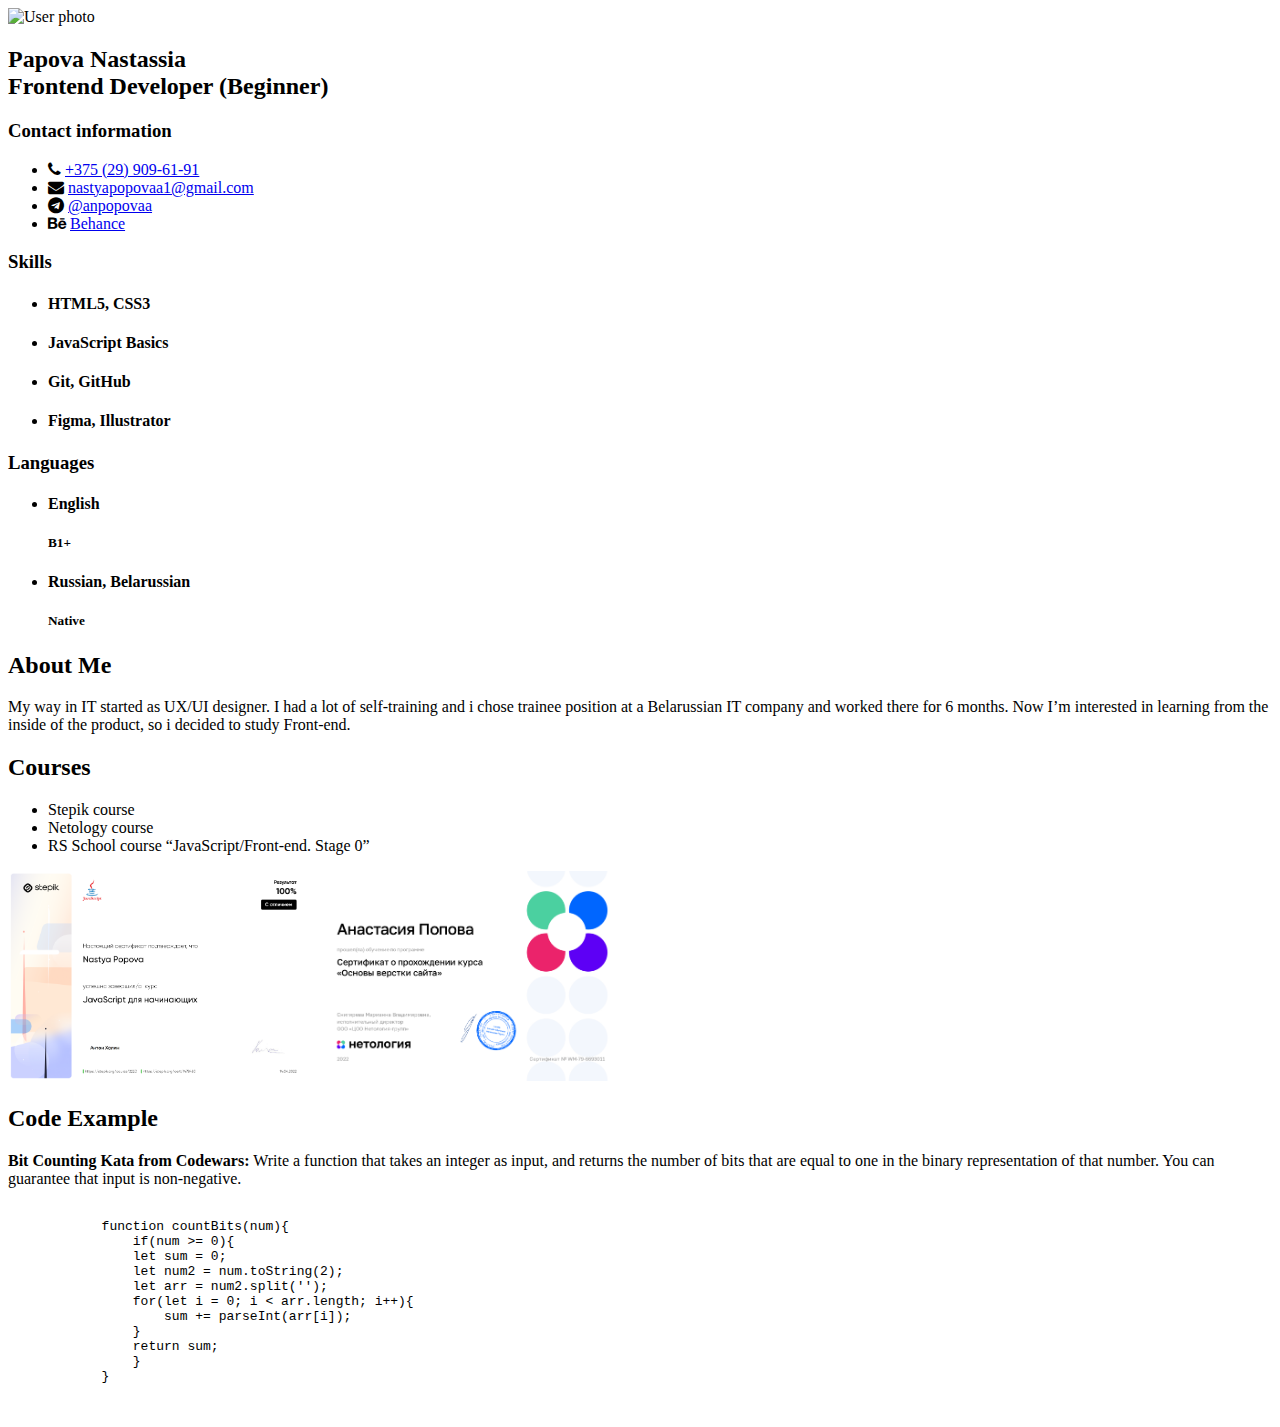
==== index.html @ f6968162 "feat: add html file" ====
<!DOCTYPE html>
<html lang="en">
<head>
    <meta charset="utf-8">
    <meta name="viewport" content="width=device-width, initial-scale=1.0">
    <title>RSSchool-cv-html</title>
    <link rel="stylesheet" href="https://cdnjs.cloudflare.com/ajax/libs/font-awesome/4.7.0/css/font-awesome.css" integrity="sha512-5A8nwdMOWrSz20fDsjczgUidUBR8liPYU+WymTZP1lmY9G6Oc7HlZv156XqnsgNUzTyMefFTcsFH/tnJE/+xBg==" crossorigin="anonymous" referrerpolicy="no-referrer" />
    <link rel="stylesheet" href="style.css">
</head>
<body>
<div class="container">
    <div class="left-side">
        <div class="text">
            <div class="image">
                <img src="jpguser.png" alt="User photo">
            </div>
            <h2>Papova Nastassia<br><span>Frontend Developer (Beginner)</span></h2>
        </div>
        <div class="contact-info">
            <h3 class="title">Contact information</h3>
            <ul>
                <li>
                    <span class="icon"><i class="fa fa-phone" aria-hidden="true"></i></span>
                    <span class="text-contact"><a href="tel:+375299096191">+375 (29) 909-61-91</a></span>
                </li>
                <li>
                    <span class="icon"><i class="fa fa-envelope" aria-hidden="true"></i></span>
                    <span class="text-contact"><a href="mailto:nastyapopovaa1@gmail.com">nastyapopovaa1@gmail.com</a></span>
                </li>
                <li>
                    <span class="icon"><i class="fa fa-telegram" aria-hidden="true"></i></span>
                    <span class="text-contact"><a href="https://telegram.im/@anpopovaa" target="_blank">@anpopovaa</a></span>
                </li>
                <li>
                    <span class="icon"><i class="fa fa-behance" aria-hidden="true"></i></span>
                    <span class="text-contact"><a href="https://www.behance.net/nastassiapapova">Behance</a></span>
                </li>
            </ul>
        </div>
        <div class="skills-info">
            <h3 class="title">Skills</h3>
            <ul>
                <li class="skills-margin">
                    <h4>HTML5, CSS3</h4>
                </li>
                <li class="skills-margin">
                    <h4>JavaScript Basics</h4>
                </li>
                <li class="skills-margin">
                    <h4>Git, GitHub</h4>
                </li>
                <li class="skills-margin">
                    <h4>Figma, Illustrator</h4>
                </li>
            </ul>
        </div>
        <div class="languages-info">
            <h3 class="title">Languages</h3>
            <ul>
                <li class="skills-margin">
                    <h4>English</h4>
                    <h5>B1+</h5>
                </li>
                <li class="skills-margin">
                    <h4>Russian, Belarussian</h4>
                    <h5>Native</h5>
                </li>
            </ul>
        </div>
    </div>
    <div class="right-side">
        <div class="about">
            <h2 class="title2">About Me</h2>
            <p>My way in IT started as UX/UI designer. I had a lot of self-training and i chose trainee position at a Belarussian IT company and worked there for 6 months. Now I’m interested in learning from the inside of the product, so i decided to study Front-end.</p>
        </div>
        <div class="courses">
            <h2 class="title3">Courses</h2>
            <ul>
                <li class="courses-list">Stepik course</li>
                <li class="courses-list">Netology course</li>
                <li class="courses-list">RS School course “JavaScript/Front-end. Stage 0”</li>
            </ul>
            <img src="JS_сертификат.png" alt="Stepik sertificate" width="300" height="210">
            <img src="Netology_HTML+CSS.png" alt="Netology sertificate" width="300" height="210">
        </div>
        <div class="code-example">
            <h2 class="title4">Code Example</h2>
            <p><b>Bit Counting Kata from Codewars:</b> Write a function that takes an integer as input, and returns the number of bits that are equal to one in the binary representation of that number. You can guarantee that input is non-negative.</p>
        </div>
        <pre>
            <code>
            function countBits(num){
                if(num >= 0){
                let sum = 0;
                let num2 = num.toString(2);
                let arr = num2.split('');
                for(let i = 0; i &lt arr.length; i++){
                    sum += parseInt(arr[i]);
                }
                return sum;
                }
            }
            </code>
        </pre>
    </div>
</div>
</body>
</html>
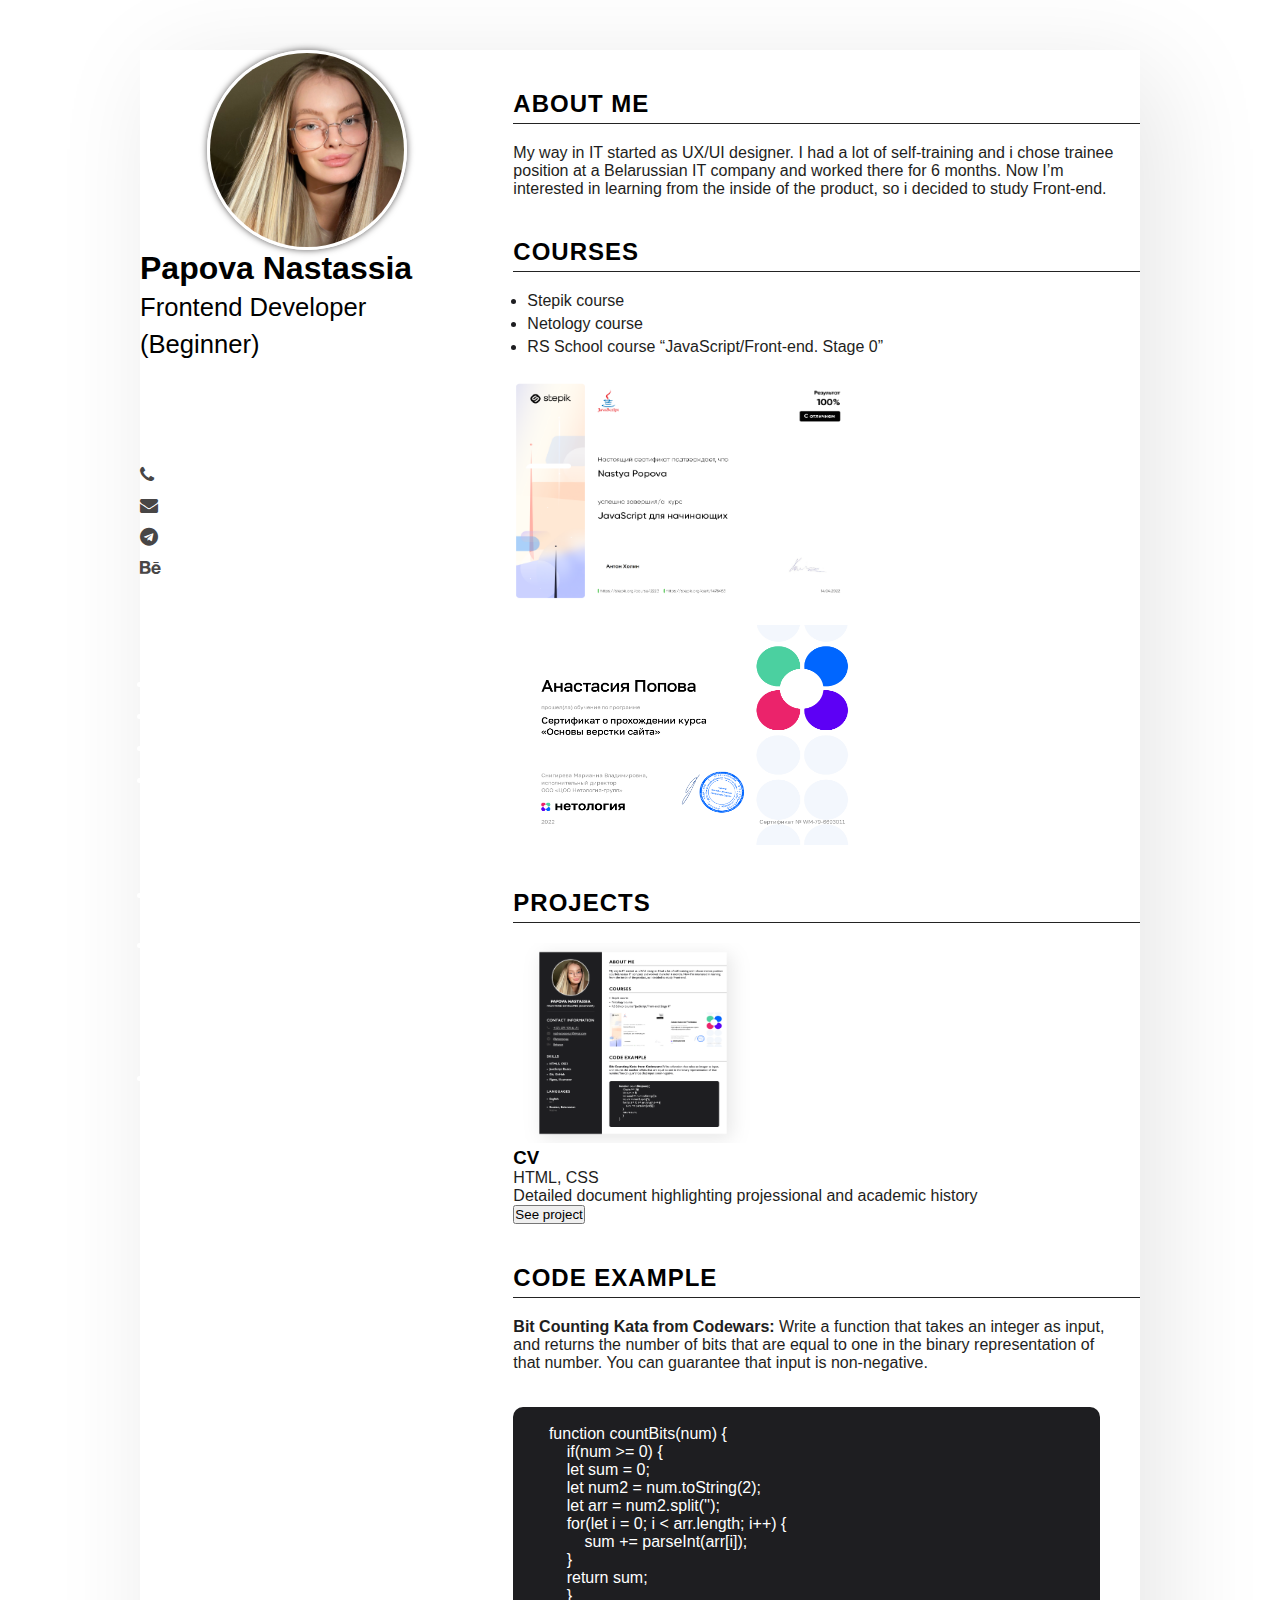
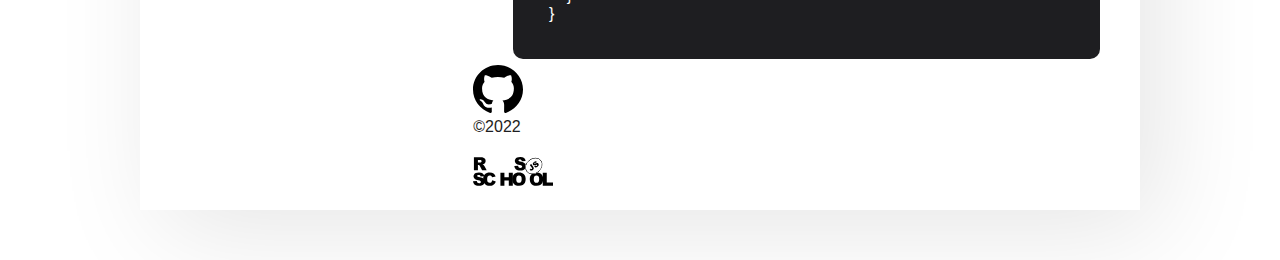
==== commit c75fac7f: "feat: add footer" ====
--- a/index.html
+++ b/index.html
@@ -4,74 +4,88 @@
     <meta charset="utf-8">
     <meta name="viewport" content="width=device-width, initial-scale=1.0">
     <title>RSSchool-cv-html</title>
-    <link rel="stylesheet" href="https://cdnjs.cloudflare.com/ajax/libs/font-awesome/4.7.0/css/font-awesome.css" integrity="sha512-5A8nwdMOWrSz20fDsjczgUidUBR8liPYU+WymTZP1lmY9G6Oc7HlZv156XqnsgNUzTyMefFTcsFH/tnJE/+xBg==" crossorigin="anonymous" referrerpolicy="no-referrer" />
+    <link rel="stylesheet" href="https://cdnjs.cloudflare.com/ajax/libs/font-awesome/4.7.0/css/font-awesome.css"
+        integrity="sha512-5A8nwdMOWrSz20fDsjczgUidUBR8liPYU+WymTZP1lmY9G6Oc7HlZv156XqnsgNUzTyMefFTcsFH/tnJE/+xBg=="
+        crossorigin="anonymous" referrerpolicy="no-referrer" />
     <link rel="stylesheet" href="style.css">
 </head>
-<body>
 <div class="container">
-    <div class="left-side">
+    <header>
         <div class="text">
             <div class="image">
                 <img src="jpguser.png" alt="User photo">
             </div>
-            <h2>Papova Nastassia<br><span>Frontend Developer (Beginner)</span></h2>
+            <h1>Papova Nastassia<br><span>Frontend Developer (Beginner)</span></h1>
         </div>
-        <div class="contact-info">
-            <h3 class="title">Contact information</h3>
-            <ul>
-                <li>
-                    <span class="icon"><i class="fa fa-phone" aria-hidden="true"></i></span>
-                    <span class="text-contact"><a href="tel:+375299096191">+375 (29) 909-61-91</a></span>
-                </li>
-                <li>
-                    <span class="icon"><i class="fa fa-envelope" aria-hidden="true"></i></span>
-                    <span class="text-contact"><a href="mailto:nastyapopovaa1@gmail.com">nastyapopovaa1@gmail.com</a></span>
-                </li>
-                <li>
-                    <span class="icon"><i class="fa fa-telegram" aria-hidden="true"></i></span>
-                    <span class="text-contact"><a href="https://telegram.im/@anpopovaa" target="_blank">@anpopovaa</a></span>
-                </li>
-                <li>
-                    <span class="icon"><i class="fa fa-behance" aria-hidden="true"></i></span>
-                    <span class="text-contact"><a href="https://www.behance.net/nastassiapapova">Behance</a></span>
-                </li>
-            </ul>
-        </div>
-        <div class="skills-info">
-            <h3 class="title">Skills</h3>
-            <ul>
-                <li class="skills-margin">
-                    <h4>HTML5, CSS3</h4>
-                </li>
-                <li class="skills-margin">
-                    <h4>JavaScript Basics</h4>
-                </li>
-                <li class="skills-margin">
-                    <h4>Git, GitHub</h4>
-                </li>
-                <li class="skills-margin">
-                    <h4>Figma, Illustrator</h4>
-                </li>
-            </ul>
-        </div>
-        <div class="languages-info">
-            <h3 class="title">Languages</h3>
-            <ul>
-                <li class="skills-margin">
-                    <h4>English</h4>
-                    <h5>B1+</h5>
-                </li>
-                <li class="skills-margin">
-                    <h4>Russian, Belarussian</h4>
-                    <h5>Native</h5>
-                </li>
-            </ul>
-        </div>
-    </div>
-    <div class="right-side">
+            <div class="contact-info">
+                <h2 class="title">Contact information</h2>
+                <ul>
+                    <li>
+                        <span class="icon"><i class="fa fa-phone" aria-hidden="true"></i></span>
+                        <span class="text-contact"><a href="tel:+375299096191">+375 (29) 909-61-91</a></span>
+                    </li>
+                    <li>
+                        <span class="icon"><i class="fa fa-envelope" aria-hidden="true"></i></span>
+                        <span class="text-contact"><a
+                                href="mailto:nastyapopovaa1@gmail.com">nastyapopovaa1@gmail.com</a></span>
+                    </li>
+                    <li>
+                        <span class="icon"><i class="fa fa-telegram" aria-hidden="true"></i></span>
+                        <span class="text-contact"><a href="https://telegram.im/@anpopovaa"
+                                target="_blank">@anpopovaa</a></span>
+                    </li>
+                    <li>
+                        <span class="icon"><i class="fa fa-behance" aria-hidden="true"></i></span>
+                        <span class="text-contact"><a href="https://www.behance.net/nastassiapapova">Behance</a></span>
+                    </li>
+                </ul>
+            </div>
+            <div class="skills-info">
+                <h2 class="title">Skills</h2>
+                <ul>
+                    <li class="skills-margin">
+                        <h3>HTML5, CSS3</h3>
+                    </li>
+                    <li class="skills-margin">
+                        <h3>JavaScript Basics</h3>
+                    </li>
+                    <li class="skills-margin">
+                        <h3>Git, GitHub</h3>
+                    </li>
+                    <li class="skills-margin">
+                        <h3>Figma, Illustrator</h3>
+                    </li>
+                </ul>
+            </div>
+            <div class="languages-info">
+                <h2 class="title">Languages</h2>
+                <ul>
+                    <li class="skills-margin">
+                        <h3>English</h3>
+                        <h4>B1+</h4>
+                    </li>
+                    <li class="skills-margin">
+                        <h3>Russian, Belarussian</h3>
+                        <h4>Native</h4>
+                    </li>
+                </ul>
+            </div>
+            <div class="languages-info">
+                <h2 class="title">Education</h2>
+                <ul>
+                    <li class="skills-margin">
+                        <h3>BSUIR (Ingineering and economy)</h3>
+                        <h4>2016 - 2018</h4>
+                    </li>
+                </ul>
+            </div>
+    </header>
+    <main>
         <div class="about">
             <h2 class="title2">About Me</h2>
-            <p>My way in IT started as UX/UI designer. I had a lot of self-training and i chose trainee position at a Belarussian IT company and worked there for 6 months. Now I’m interested in learning from the inside of the product, so i decided to study Front-end.</p>
+            <p>My way in IT started as UX/UI designer. I had a lot of self-training and i chose trainee position at a
+                Belarussian IT company and worked there for 6 months. Now I’m interested in learning from the inside of
+                the product, so i decided to study Front-end.</p>
         </div>
         <div class="courses">
             <h2 class="title3">Courses</h2>
@@ -80,29 +94,59 @@
                 <li class="courses-list">Netology course</li>
                 <li class="courses-list">RS School course “JavaScript/Front-end. Stage 0”</li>
             </ul>
-            <img src="JS_сертификат.png" alt="Stepik sertificate" width="300" height="210">
-            <img src="Netology_HTML+CSS.png" alt="Netology sertificate" width="300" height="210">
+            <img src="JS_сертификат.png" alt="Stepik sertificate" width="340" height="240">
+            <img src="Netology_HTML+CSS.png" alt="Netology sertificate" width="340" height="240">
+        </div>
+        <div class="about">
+            <h2 class="title2">Projects</h2>
+            <div class="projects-info">
+                <img src="project_cv.png" alt="Project CV"
+                    width="240" height="200">
+            </div>
+            <div class="projects-info">
+                <h3>CV</h3>
+                <p>HTML, CSS</p>
+                <p>Detailed document highlighting projessional and academic history</p>
+                <button onclick="window.location.href='https://github.com/anpopovaa/rsschool-cv';" class="button-2">See
+                    project</button>
+            </div>
         </div>
         <div class="code-example">
             <h2 class="title4">Code Example</h2>
-            <p><b>Bit Counting Kata from Codewars:</b> Write a function that takes an integer as input, and returns the number of bits that are equal to one in the binary representation of that number. You can guarantee that input is non-negative.</p>
+            <p><b>Bit Counting Kata from Codewars:</b> Write a function that takes an integer as input, and returns the
+                number of bits that are equal to one in the binary representation of that number. You can guarantee that
+                input is non-negative.</p>
         </div>
         <pre>
-            <code>
-            function countBits(num){
-                if(num >= 0){
-                let sum = 0;
-                let num2 = num.toString(2);
-                let arr = num2.split('');
-                for(let i = 0; i &lt arr.length; i++){
-                    sum += parseInt(arr[i]);
-                }
-                return sum;
-                }
+                <code>
+        function countBits(num) {
+            if(num >= 0) {
+            let sum = 0;
+            let num2 = num.toString(2);
+            let arr = num2.split('');
+            for(let i = 0; i &lt; arr.length; i++) {
+                sum += parseInt(arr[i]);
             }
-            </code>
-        </pre>
-    </div>
+            return sum;
+            }
+        }
+                </code>
+            </pre>
+        <footer>
+            <div class="footer-item">
+                <a href="https://github.com/anpopovaa">
+                    <img src="github.svg" alt="github" height="50" width="50">
+                </a>
+            </div>
+            <div class="footer-item">
+                <p>©2022</p>
+            </div>
+            <div class="footer-item">
+                <a href="https://rs.school/js/">
+                    <img src="rs-logo.svg" alt="rs school" height="70" width="80">
+                </a>
+            </div>
+        </footer>
+    </main>
 </div>
-</body>
 </html>--- a/style.css
+++ b/style.css
@@ -0,0 +1,231 @@
+* {
+    margin: 0;
+    padding: 0;
+    box-sizing: border-box;
+    font-family:'Gill Sans', 'Gill Sans MT', Calibri, 'Trebuchet MS', sans-serif
+}
+
+body {
+    background: #ffffff;
+    display: flex;
+    justify-content: center;
+    align-items: center;
+    min-height: 100vh;
+}
+
+.container {
+    position: relative;
+    width: 100%;
+    max-width: 1000px;
+    min-height: 1000px;
+    background: #fff;
+    display: grid;
+    grid-template-columns: 1fr 2fr;
+    box-shadow: 20px 20px 100px rgba(0,0,0,0.1);
+    margin: 50px;
+}
+
+.container .left-side {
+    position: relative;
+    background: #1e1e21;
+    padding: 40px;
+}
+
+.container .rigth-side {
+    position: relative;
+    background: #fff;
+    padding: 40px;
+}
+
+.text {
+    position: relative;
+    display: flex;
+    flex-direction: column;
+    align-items: center;
+    padding-bottom: 20px;
+    border-bottom: 1px solid rgba(255, 255, 255, 0.2);
+}
+
+.text .image {
+    position: relative;
+    width: 200px;
+    height: 200px;
+    border-radius: 50%;
+    overflow: hidden;
+    border: 3px solid #fff;
+    box-shadow: 0 0 7px rgb(94, 92, 92);
+}
+
+.text .image img {
+    position: absolute;
+    top: 0;
+    left: 0;
+    width: 100%;
+    height: 100%;
+    object-fit: cover;
+}
+
+.text h2 {
+    color: #fff;
+    font-size: 1.2em;
+    margin-top: 20px;
+    text-transform: uppercase;
+    text-align: center;
+    line-height: 1.2em;
+}
+
+.text span {
+    font-size: 0.8em;
+    font-weight: 400;
+}
+
+.contact-info {
+    padding-top: 35px;
+}
+
+.title {
+    color: #fff;
+    text-transform: uppercase;
+    font-weight: 600;
+    letter-spacing: 1px;
+    margin-bottom: 20px;
+}
+
+.contact-info ul {
+    position: relative;
+
+}
+
+.contact-info ul li {
+    list-style: none;
+    position: relative;
+    margin: 10px 0;
+}
+
+.contact-info ul li .icon {
+    display: inline-block;
+    width: 30px;
+    font-size: 18px;
+    color:rgb(72, 70, 70);
+}
+
+.contact-info ul li span a{
+    color: #fff;
+    font-weight: 100;
+    font-size: 16px;
+}
+
+.languages-info li{
+    margin-bottom: 10px;
+}
+
+.skills-info li {
+    margin-bottom: 10px;
+}
+
+.languages-info h4 {
+    color: #fff;
+    font-weight: 600;
+    font-size: 16px;
+}
+
+.skills-info h4 {
+    color: #fff;
+    font-weight: 600;
+    font-size: 16px;
+}
+
+.languages-info h5 {
+    color: rgb(100, 99, 99);
+    font-weight: 600;
+    font-size: 14px;
+}
+
+.languages-info ul{
+    color: #fff;
+}
+
+.skills-info ul {
+    color: #fff;
+}
+
+.languages-info {
+    padding-top: 35px;
+}
+
+.skills-info {
+    padding-top: 35px;
+}
+
+.skills-margin {
+    margin-left: 13px;
+}
+
+.about {
+    padding-top: 40px;
+    padding-left: 40px;
+}
+
+.title2 {
+    text-transform: uppercase;
+    letter-spacing: 1px;
+    margin-bottom: 20px;
+    padding-bottom: 5px;
+    font-weight: 600;
+    border-bottom: 1px solid rgb(35, 35, 35);
+}
+
+p {
+    color:#1e1e21;
+    font-size: 16px;
+    margin-right: 20px;
+}
+
+.courses {
+    padding-top: 40px;
+    padding-left: 40px;
+}
+
+.title3 {
+    text-transform: uppercase;
+    letter-spacing: 1px;
+    margin-bottom: 20px;
+    padding-bottom: 5px;
+    font-weight: 600;
+    border-bottom: 1px solid rgb(35, 35, 35);
+}
+
+.courses-list {
+    color:#1e1e21;
+    font-size: 16px;
+    margin-left: 14px;
+    padding-bottom: 5px;
+}
+
+.courses img {
+    padding-top: 20px;
+}
+
+.title4 {
+    text-transform: uppercase;
+    letter-spacing: 1px;
+    margin-bottom: 20px;
+    padding-bottom: 5px;
+    font-weight: 600;
+    border-bottom: 1px solid rgb(35, 35, 35);
+}
+
+.code-example {
+    padding-top: 40px;
+    padding-left: 40px;
+    padding-bottom: 10px;
+}
+pre {
+    background-color:#1e1e21;
+    color: #fff;
+    margin: 5px 40px 5px 40px;
+    border-radius: 10px;
+}
+.code-example p {
+    margin-bottom: 20px;
+}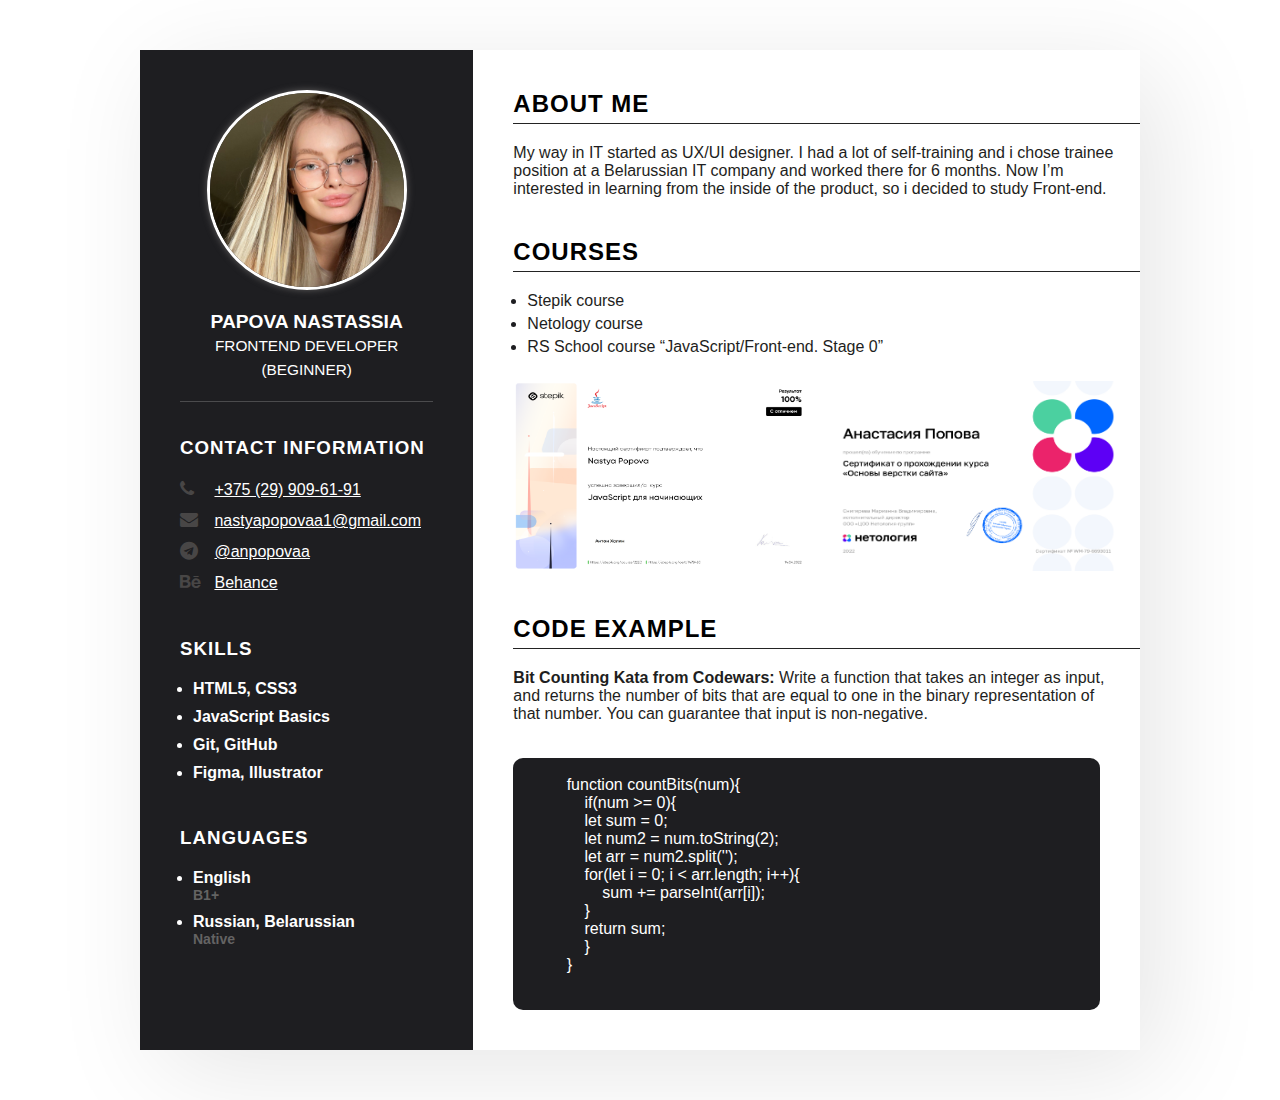
==== commit 63e2aac7: "fix: links readme" ====
--- a/index.html
+++ b/index.html
@@ -4,88 +4,74 @@
     <meta charset="utf-8">
     <meta name="viewport" content="width=device-width, initial-scale=1.0">
     <title>RSSchool-cv-html</title>
-    <link rel="stylesheet" href="https://cdnjs.cloudflare.com/ajax/libs/font-awesome/4.7.0/css/font-awesome.css"
-        integrity="sha512-5A8nwdMOWrSz20fDsjczgUidUBR8liPYU+WymTZP1lmY9G6Oc7HlZv156XqnsgNUzTyMefFTcsFH/tnJE/+xBg=="
-        crossorigin="anonymous" referrerpolicy="no-referrer" />
+    <link rel="stylesheet" href="https://cdnjs.cloudflare.com/ajax/libs/font-awesome/4.7.0/css/font-awesome.css" integrity="sha512-5A8nwdMOWrSz20fDsjczgUidUBR8liPYU+WymTZP1lmY9G6Oc7HlZv156XqnsgNUzTyMefFTcsFH/tnJE/+xBg==" crossorigin="anonymous" referrerpolicy="no-referrer" />
     <link rel="stylesheet" href="style.css">
 </head>
+<body>
 <div class="container">
-    <header>
+    <div class="left-side">
         <div class="text">
             <div class="image">
                 <img src="jpguser.png" alt="User photo">
             </div>
-            <h1>Papova Nastassia<br><span>Frontend Developer (Beginner)</span></h1>
+            <h2>Papova Nastassia<br><span>Frontend Developer (Beginner)</span></h2>
         </div>
-            <div class="contact-info">
-                <h2 class="title">Contact information</h2>
-                <ul>
-                    <li>
-                        <span class="icon"><i class="fa fa-phone" aria-hidden="true"></i></span>
-                        <span class="text-contact"><a href="tel:+375299096191">+375 (29) 909-61-91</a></span>
-                    </li>
-                    <li>
-                        <span class="icon"><i class="fa fa-envelope" aria-hidden="true"></i></span>
-                        <span class="text-contact"><a
-                                href="mailto:nastyapopovaa1@gmail.com">nastyapopovaa1@gmail.com</a></span>
-                    </li>
-                    <li>
-                        <span class="icon"><i class="fa fa-telegram" aria-hidden="true"></i></span>
-                        <span class="text-contact"><a href="https://telegram.im/@anpopovaa"
-                                target="_blank">@anpopovaa</a></span>
-                    </li>
-                    <li>
-                        <span class="icon"><i class="fa fa-behance" aria-hidden="true"></i></span>
-                        <span class="text-contact"><a href="https://www.behance.net/nastassiapapova">Behance</a></span>
-                    </li>
-                </ul>
-            </div>
-            <div class="skills-info">
-                <h2 class="title">Skills</h2>
-                <ul>
-                    <li class="skills-margin">
-                        <h3>HTML5, CSS3</h3>
-                    </li>
-                    <li class="skills-margin">
-                        <h3>JavaScript Basics</h3>
-                    </li>
-                    <li class="skills-margin">
-                        <h3>Git, GitHub</h3>
-                    </li>
-                    <li class="skills-margin">
-                        <h3>Figma, Illustrator</h3>
-                    </li>
-                </ul>
-            </div>
-            <div class="languages-info">
-                <h2 class="title">Languages</h2>
-                <ul>
-                    <li class="skills-margin">
-                        <h3>English</h3>
-                        <h4>B1+</h4>
-                    </li>
-                    <li class="skills-margin">
-                        <h3>Russian, Belarussian</h3>
-                        <h4>Native</h4>
-                    </li>
-                </ul>
-            </div>
-            <div class="languages-info">
-                <h2 class="title">Education</h2>
-                <ul>
-                    <li class="skills-margin">
-                        <h3>BSUIR (Ingineering and economy)</h3>
-                        <h4>2016 - 2018</h4>
-                    </li>
-                </ul>
-            </div>
-    </header>
-    <main>
+        <div class="contact-info">
+            <h3 class="title">Contact information</h3>
+            <ul>
+                <li>
+                    <span class="icon"><i class="fa fa-phone" aria-hidden="true"></i></span>
+                    <span class="text-contact"><a href="tel:+375299096191">+375 (29) 909-61-91</a></span>
+                </li>
+                <li>
+                    <span class="icon"><i class="fa fa-envelope" aria-hidden="true"></i></span>
+                    <span class="text-contact"><a href="mailto:nastyapopovaa1@gmail.com">nastyapopovaa1@gmail.com</a></span>
+                </li>
+                <li>
+                    <span class="icon"><i class="fa fa-telegram" aria-hidden="true"></i></span>
+                    <span class="text-contact"><a href="https://telegram.im/@anpopovaa" target="_blank">@anpopovaa</a></span>
+                </li>
+                <li>
+                    <span class="icon"><i class="fa fa-behance" aria-hidden="true"></i></span>
+                    <span class="text-contact"><a href="https://www.behance.net/nastassiapapova">Behance</a></span>
+                </li>
+            </ul>
+        </div>
+        <div class="skills-info">
+            <h3 class="title">Skills</h3>
+            <ul>
+                <li class="skills-margin">
+                    <h4>HTML5, CSS3</h4>
+                </li>
+                <li class="skills-margin">
+                    <h4>JavaScript Basics</h4>
+                </li>
+                <li class="skills-margin">
+                    <h4>Git, GitHub</h4>
+                </li>
+                <li class="skills-margin">
+                    <h4>Figma, Illustrator</h4>
+                </li>
+            </ul>
+        </div>
+        <div class="languages-info">
+            <h3 class="title">Languages</h3>
+            <ul>
+                <li class="skills-margin">
+                    <h4>English</h4>
+                    <h5>B1+</h5>
+                </li>
+                <li class="skills-margin">
+                    <h4>Russian, Belarussian</h4>
+                    <h5>Native</h5>
+                </li>
+            </ul>
+        </div>
+    </div>
+    <div class="right-side">
         <div class="about">
             <h2 class="title2">About Me</h2>
-            <p>My way in IT started as UX/UI designer. I had a lot of self-training and i chose trainee position at a
-                Belarussian IT company and worked there for 6 months. Now I’m interested in learning from the inside of
-                the product, so i decided to study Front-end.</p>
+            <p>My way in IT started as UX/UI designer. I had a lot of self-training and i chose trainee position at a Belarussian IT company and worked there for 6 months. Now I’m interested in learning from the inside of the product, so i decided to study Front-end.</p>
         </div>
         <div class="courses">
             <h2 class="title3">Courses</h2>
@@ -94,59 +80,29 @@
                 <li class="courses-list">Netology course</li>
                 <li class="courses-list">RS School course “JavaScript/Front-end. Stage 0”</li>
             </ul>
-            <img src="JS_сертификат.png" alt="Stepik sertificate" width="340" height="240">
-            <img src="Netology_HTML+CSS.png" alt="Netology sertificate" width="340" height="240">
-        </div>
-        <div class="about">
-            <h2 class="title2">Projects</h2>
-            <div class="projects-info">
-                <img src="project_cv.png" alt="Project CV"
-                    width="240" height="200">
-            </div>
-            <div class="projects-info">
-                <h3>CV</h3>
-                <p>HTML, CSS</p>
-                <p>Detailed document highlighting projessional and academic history</p>
-                <button onclick="window.location.href='https://github.com/anpopovaa/rsschool-cv';" class="button-2">See
-                    project</button>
-            </div>
+            <img src="JS_сертификат.png" alt="Stepik sertificate" width="300" height="210">
+            <img src="Netology_HTML+CSS.png" alt="Netology sertificate" width="300" height="210">
         </div>
         <div class="code-example">
             <h2 class="title4">Code Example</h2>
-            <p><b>Bit Counting Kata from Codewars:</b> Write a function that takes an integer as input, and returns the
-                number of bits that are equal to one in the binary representation of that number. You can guarantee that
-                input is non-negative.</p>
+            <p><b>Bit Counting Kata from Codewars:</b> Write a function that takes an integer as input, and returns the number of bits that are equal to one in the binary representation of that number. You can guarantee that input is non-negative.</p>
         </div>
         <pre>
-                <code>
-        function countBits(num) {
-            if(num >= 0) {
-            let sum = 0;
-            let num2 = num.toString(2);
-            let arr = num2.split('');
-            for(let i = 0; i &lt; arr.length; i++) {
-                sum += parseInt(arr[i]);
+            <code>
+            function countBits(num){
+                if(num >= 0){
+                let sum = 0;
+                let num2 = num.toString(2);
+                let arr = num2.split('');
+                for(let i = 0; i &lt arr.length; i++){
+                    sum += parseInt(arr[i]);
+                }
+                return sum;
+                }
             }
-            return sum;
-            }
-        }
-                </code>
-            </pre>
-        <footer>
-            <div class="footer-item">
-                <a href="https://github.com/anpopovaa">
-                    <img src="github.svg" alt="github" height="50" width="50">
-                </a>
-            </div>
-            <div class="footer-item">
-                <p>©2022</p>
-            </div>
-            <div class="footer-item">
-                <a href="https://rs.school/js/">
-                    <img src="rs-logo.svg" alt="rs school" height="70" width="80">
-                </a>
-            </div>
-        </footer>
-    </main>
+            </code>
+        </pre>
+    </div>
 </div>
+</body>
 </html>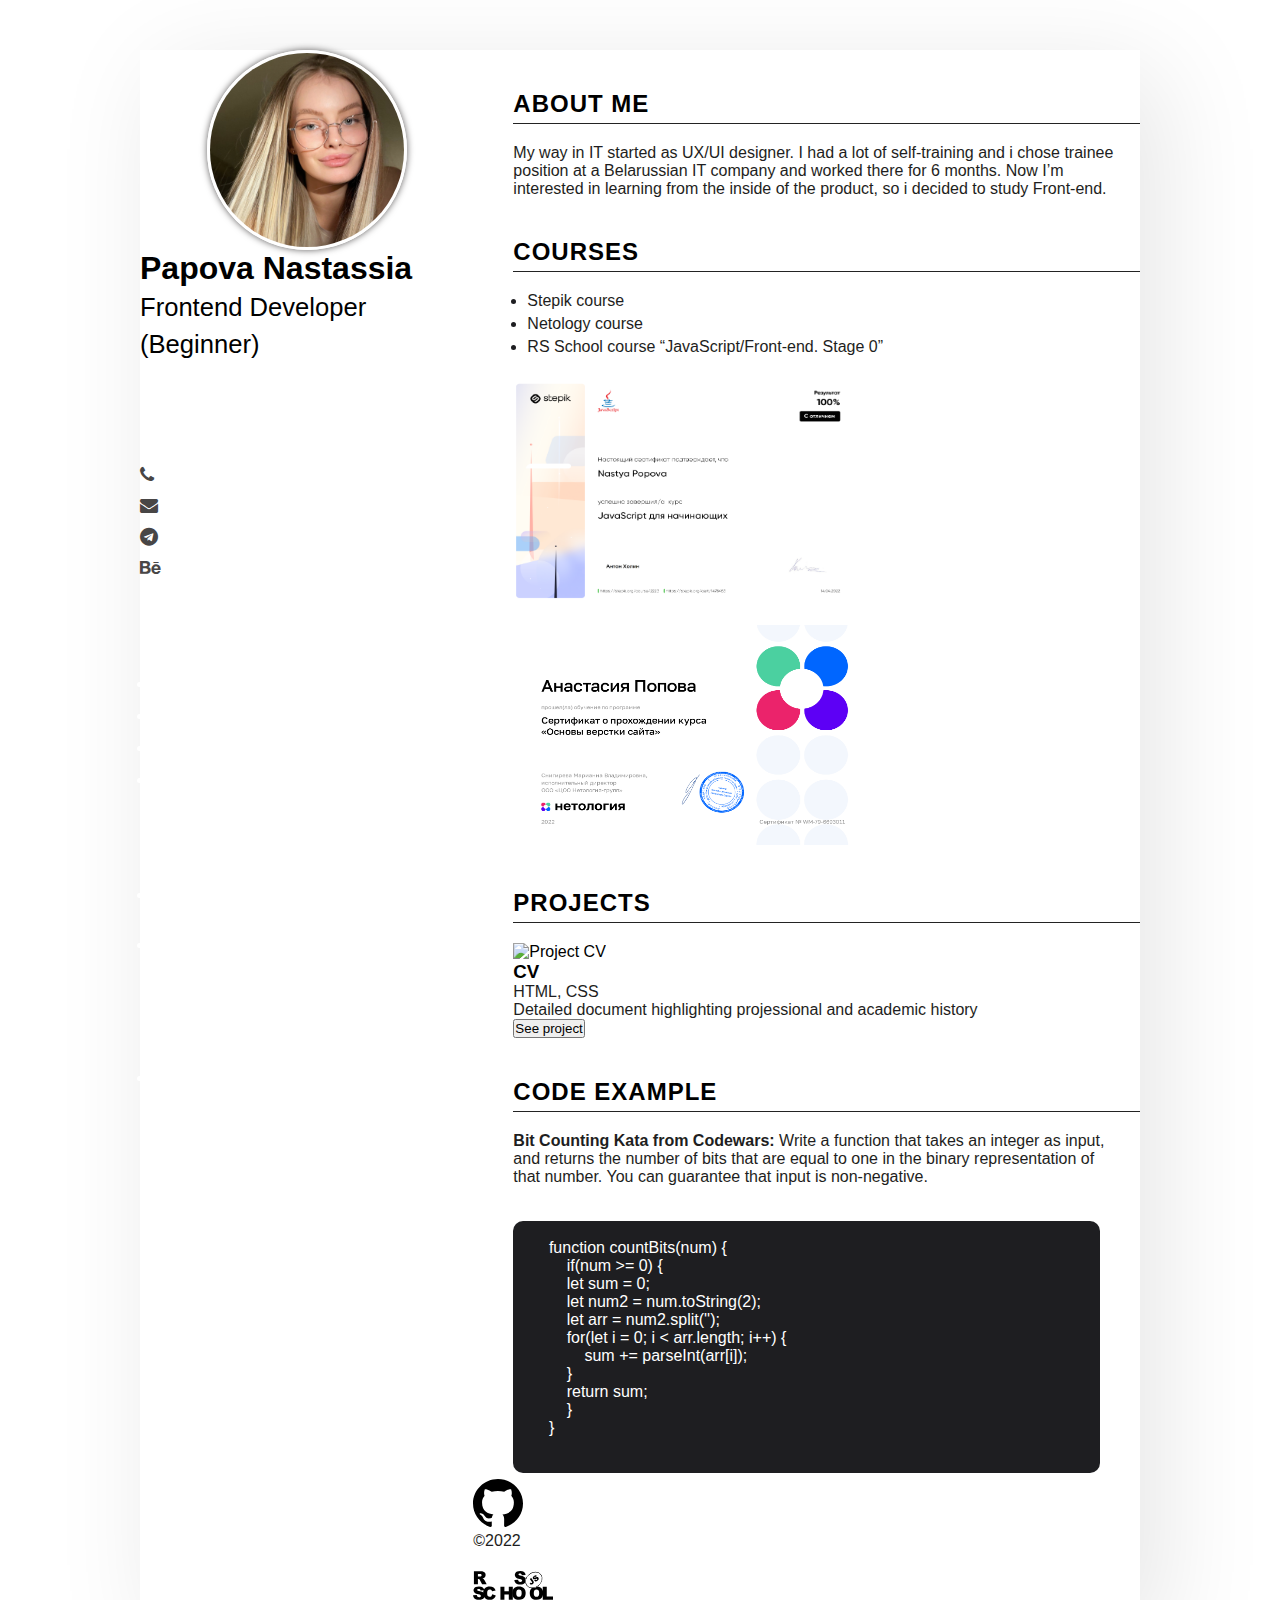
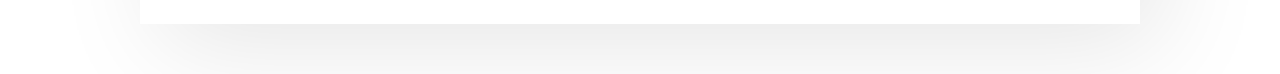
==== commit a226ec67: "Update index.html" ====
--- a/index.html
+++ b/index.html
@@ -4,74 +4,88 @@
     <meta charset="utf-8">
     <meta name="viewport" content="width=device-width, initial-scale=1.0">
     <title>RSSchool-cv-html</title>
-    <link rel="stylesheet" href="https://cdnjs.cloudflare.com/ajax/libs/font-awesome/4.7.0/css/font-awesome.css" integrity="sha512-5A8nwdMOWrSz20fDsjczgUidUBR8liPYU+WymTZP1lmY9G6Oc7HlZv156XqnsgNUzTyMefFTcsFH/tnJE/+xBg==" crossorigin="anonymous" referrerpolicy="no-referrer" />
+    <link rel="stylesheet" href="https://cdnjs.cloudflare.com/ajax/libs/font-awesome/4.7.0/css/font-awesome.css"
+        integrity="sha512-5A8nwdMOWrSz20fDsjczgUidUBR8liPYU+WymTZP1lmY9G6Oc7HlZv156XqnsgNUzTyMefFTcsFH/tnJE/+xBg=="
+        crossorigin="anonymous" referrerpolicy="no-referrer" />
     <link rel="stylesheet" href="style.css">
 </head>
-<body>
 <div class="container">
-    <div class="left-side">
+    <header>
         <div class="text">
             <div class="image">
                 <img src="jpguser.png" alt="User photo">
             </div>
-            <h2>Papova Nastassia<br><span>Frontend Developer (Beginner)</span></h2>
+            <h1>Papova Nastassia<br><span>Frontend Developer (Beginner)</span></h1>
         </div>
-        <div class="contact-info">
-            <h3 class="title">Contact information</h3>
-            <ul>
-                <li>
-                    <span class="icon"><i class="fa fa-phone" aria-hidden="true"></i></span>
-                    <span class="text-contact"><a href="tel:+375299096191">+375 (29) 909-61-91</a></span>
-                </li>
-                <li>
-                    <span class="icon"><i class="fa fa-envelope" aria-hidden="true"></i></span>
-                    <span class="text-contact"><a href="mailto:nastyapopovaa1@gmail.com">nastyapopovaa1@gmail.com</a></span>
-                </li>
-                <li>
-                    <span class="icon"><i class="fa fa-telegram" aria-hidden="true"></i></span>
-                    <span class="text-contact"><a href="https://telegram.im/@anpopovaa" target="_blank">@anpopovaa</a></span>
-                </li>
-                <li>
-                    <span class="icon"><i class="fa fa-behance" aria-hidden="true"></i></span>
-                    <span class="text-contact"><a href="https://www.behance.net/nastassiapapova">Behance</a></span>
-                </li>
-            </ul>
-        </div>
-        <div class="skills-info">
-            <h3 class="title">Skills</h3>
-            <ul>
-                <li class="skills-margin">
-                    <h4>HTML5, CSS3</h4>
-                </li>
-                <li class="skills-margin">
-                    <h4>JavaScript Basics</h4>
-                </li>
-                <li class="skills-margin">
-                    <h4>Git, GitHub</h4>
-                </li>
-                <li class="skills-margin">
-                    <h4>Figma, Illustrator</h4>
-                </li>
-            </ul>
-        </div>
-        <div class="languages-info">
-            <h3 class="title">Languages</h3>
-            <ul>
-                <li class="skills-margin">
-                    <h4>English</h4>
-                    <h5>B1+</h5>
-                </li>
-                <li class="skills-margin">
-                    <h4>Russian, Belarussian</h4>
-                    <h5>Native</h5>
-                </li>
-            </ul>
-        </div>
-    </div>
-    <div class="right-side">
+            <div class="contact-info">
+                <h2 class="title">Contact information</h2>
+                <ul>
+                    <li>
+                        <span class="icon"><i class="fa fa-phone" aria-hidden="true"></i></span>
+                        <span class="text-contact"><a href="tel:+375299096191">+375 (29) 909-61-91</a></span>
+                    </li>
+                    <li>
+                        <span class="icon"><i class="fa fa-envelope" aria-hidden="true"></i></span>
+                        <span class="text-contact"><a
+                                href="mailto:nastyapopovaa1@gmail.com">nastyapopovaa1@gmail.com</a></span>
+                    </li>
+                    <li>
+                        <span class="icon"><i class="fa fa-telegram" aria-hidden="true"></i></span>
+                        <span class="text-contact"><a href="https://telegram.im/@anpopovaa"
+                                target="_blank">@anpopovaa</a></span>
+                    </li>
+                    <li>
+                        <span class="icon"><i class="fa fa-behance" aria-hidden="true"></i></span>
+                        <span class="text-contact"><a href="https://www.behance.net/nastassiapapova">Behance</a></span>
+                    </li>
+                </ul>
+            </div>
+            <div class="skills-info">
+                <h2 class="title">Skills</h2>
+                <ul>
+                    <li class="skills-margin">
+                        <h3>HTML5, CSS3</h3>
+                    </li>
+                    <li class="skills-margin">
+                        <h3>JavaScript Basics</h3>
+                    </li>
+                    <li class="skills-margin">
+                        <h3>Git, GitHub</h3>
+                    </li>
+                    <li class="skills-margin">
+                        <h3>Figma, Illustrator</h3>
+                    </li>
+                </ul>
+            </div>
+            <div class="languages-info">
+                <h2 class="title">Languages</h2>
+                <ul>
+                    <li class="skills-margin">
+                        <h3>English</h3>
+                        <h4>B1+</h4>
+                    </li>
+                    <li class="skills-margin">
+                        <h3>Russian, Belarussian</h3>
+                        <h4>Native</h4>
+                    </li>
+                </ul>
+            </div>
+            <div class="languages-info">
+                <h2 class="title">Education</h2>
+                <ul>
+                    <li class="skills-margin">
+                        <h3>BSUIR (Ingineering and economy)</h3>
+                        <h4>2016 - 2018</h4>
+                    </li>
+                </ul>
+            </div>
+    </header>
+    <main>
         <div class="about">
             <h2 class="title2">About Me</h2>
-            <p>My way in IT started as UX/UI designer. I had a lot of self-training and i chose trainee position at a Belarussian IT company and worked there for 6 months. Now I’m interested in learning from the inside of the product, so i decided to study Front-end.</p>
+            <p>My way in IT started as UX/UI designer. I had a lot of self-training and i chose trainee position at a
+                Belarussian IT company and worked there for 6 months. Now I’m interested in learning from the inside of
+                the product, so i decided to study Front-end.</p>
         </div>
         <div class="courses">
             <h2 class="title3">Courses</h2>
@@ -80,29 +94,59 @@
                 <li class="courses-list">Netology course</li>
                 <li class="courses-list">RS School course “JavaScript/Front-end. Stage 0”</li>
             </ul>
-            <img src="JS_сертификат.png" alt="Stepik sertificate" width="300" height="210">
-            <img src="Netology_HTML+CSS.png" alt="Netology sertificate" width="300" height="210">
+            <img src="JS_сертификат.png" alt="Stepik sertificate" width="340" height="240">
+            <img src="Netology_HTML+CSS.png" alt="Netology sertificate" width="340" height="240">
+        </div>
+        <div class="about">
+            <h2 class="title2">Projects</h2>
+            <div class="projects-info">
+                <img src="_Users_anastasiyapopova_Desktop_rs-school_rsschool-cv_index.html.png" alt="Project CV"
+                    width="240" height="200">
+            </div>
+            <div class="projects-info">
+                <h3>CV</h3>
+                <p>HTML, CSS</p>
+                <p>Detailed document highlighting projessional and academic history</p>
+                <button onclick="window.location.href='https://github.com/anpopovaa/rsschool-cv';" class="button-2">See
+                    project</button>
+            </div>
         </div>
         <div class="code-example">
             <h2 class="title4">Code Example</h2>
-            <p><b>Bit Counting Kata from Codewars:</b> Write a function that takes an integer as input, and returns the number of bits that are equal to one in the binary representation of that number. You can guarantee that input is non-negative.</p>
+            <p><b>Bit Counting Kata from Codewars:</b> Write a function that takes an integer as input, and returns the
+                number of bits that are equal to one in the binary representation of that number. You can guarantee that
+                input is non-negative.</p>
         </div>
         <pre>
-            <code>
-            function countBits(num){
-                if(num >= 0){
-                let sum = 0;
-                let num2 = num.toString(2);
-                let arr = num2.split('');
-                for(let i = 0; i &lt arr.length; i++){
-                    sum += parseInt(arr[i]);
-                }
-                return sum;
-                }
+                <code>
+        function countBits(num) {
+            if(num >= 0) {
+            let sum = 0;
+            let num2 = num.toString(2);
+            let arr = num2.split('');
+            for(let i = 0; i &lt; arr.length; i++) {
+                sum += parseInt(arr[i]);
             }
-            </code>
-        </pre>
-    </div>
+            return sum;
+            }
+        }
+                </code>
+            </pre>
+        <footer>
+            <div class="footer-item">
+                <a href="https://github.com/anpopovaa">
+                    <img src="github.svg" alt="github" height="50" width="50">
+                </a>
+            </div>
+            <div class="footer-item">
+                <p>©2022</p>
+            </div>
+            <div class="footer-item">
+                <a href="https://rs.school/js/">
+                    <img src="rs-logo.svg" alt="rs school" height="70" width="80">
+                </a>
+            </div>
+        </footer>
+    </main>
 </div>
-</body>
-</html>+</html>
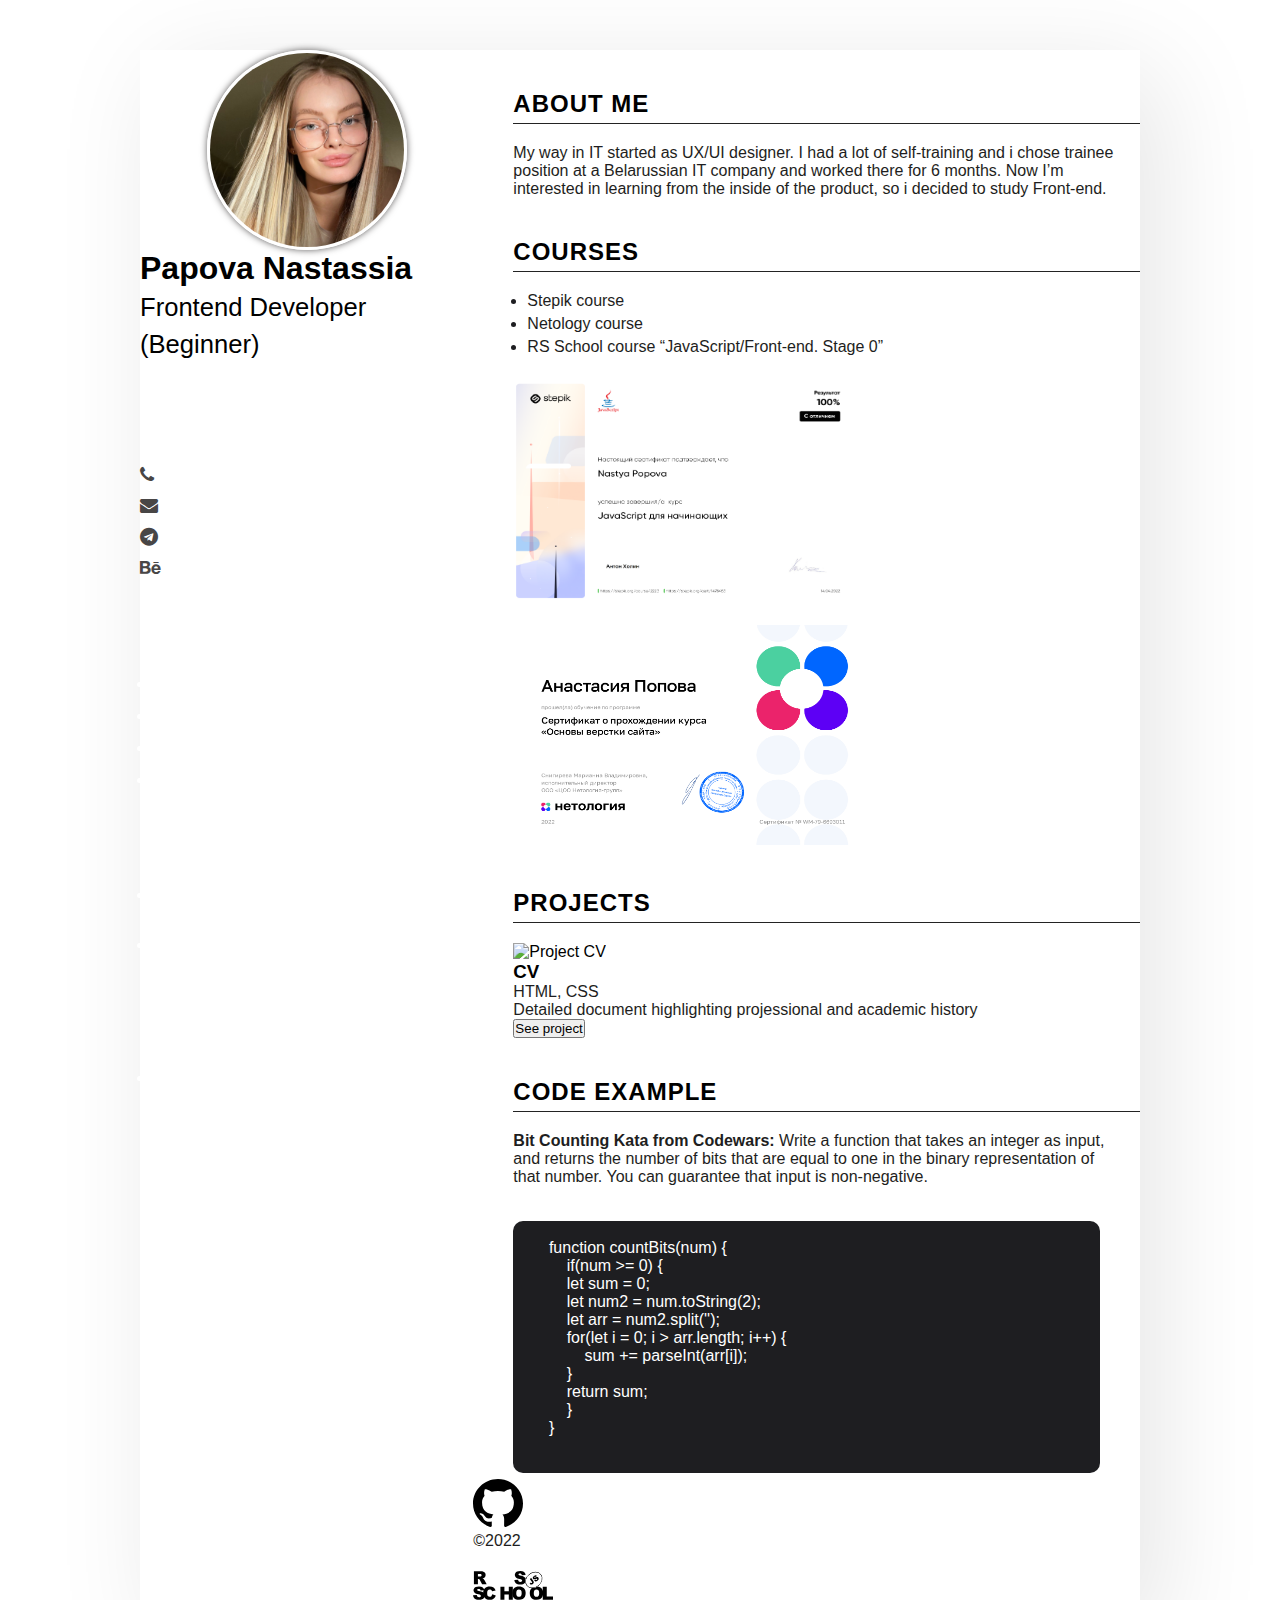
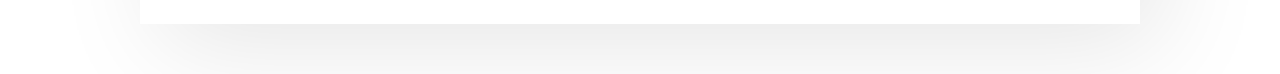
==== commit 75b53bd3: "fix: fix the code" ====
--- a/index.html
+++ b/index.html
@@ -22,7 +22,7 @@
                 <ul>
                     <li>
                         <span class="icon"><i class="fa fa-phone" aria-hidden="true"></i></span>
-                        <span class="text-contact"><a href="tel:+375299096191">+375 (29) 909-61-91</a></span>
+                        <span class="text-contact"><a href="tel:+375299096191">+375&nbsp;(29)&nbsp;909&#8209;61&#8209;91</a></span>
                     </li>
                     <li>
                         <span class="icon"><i class="fa fa-envelope" aria-hidden="true"></i></span>
@@ -124,7 +124,7 @@
             let sum = 0;
             let num2 = num.toString(2);
             let arr = num2.split('');
-            for(let i = 0; i &lt; arr.length; i++) {
+            for(let i = 0; i &gt; arr.length; i++) {
                 sum += parseInt(arr[i]);
             }
             return sum;
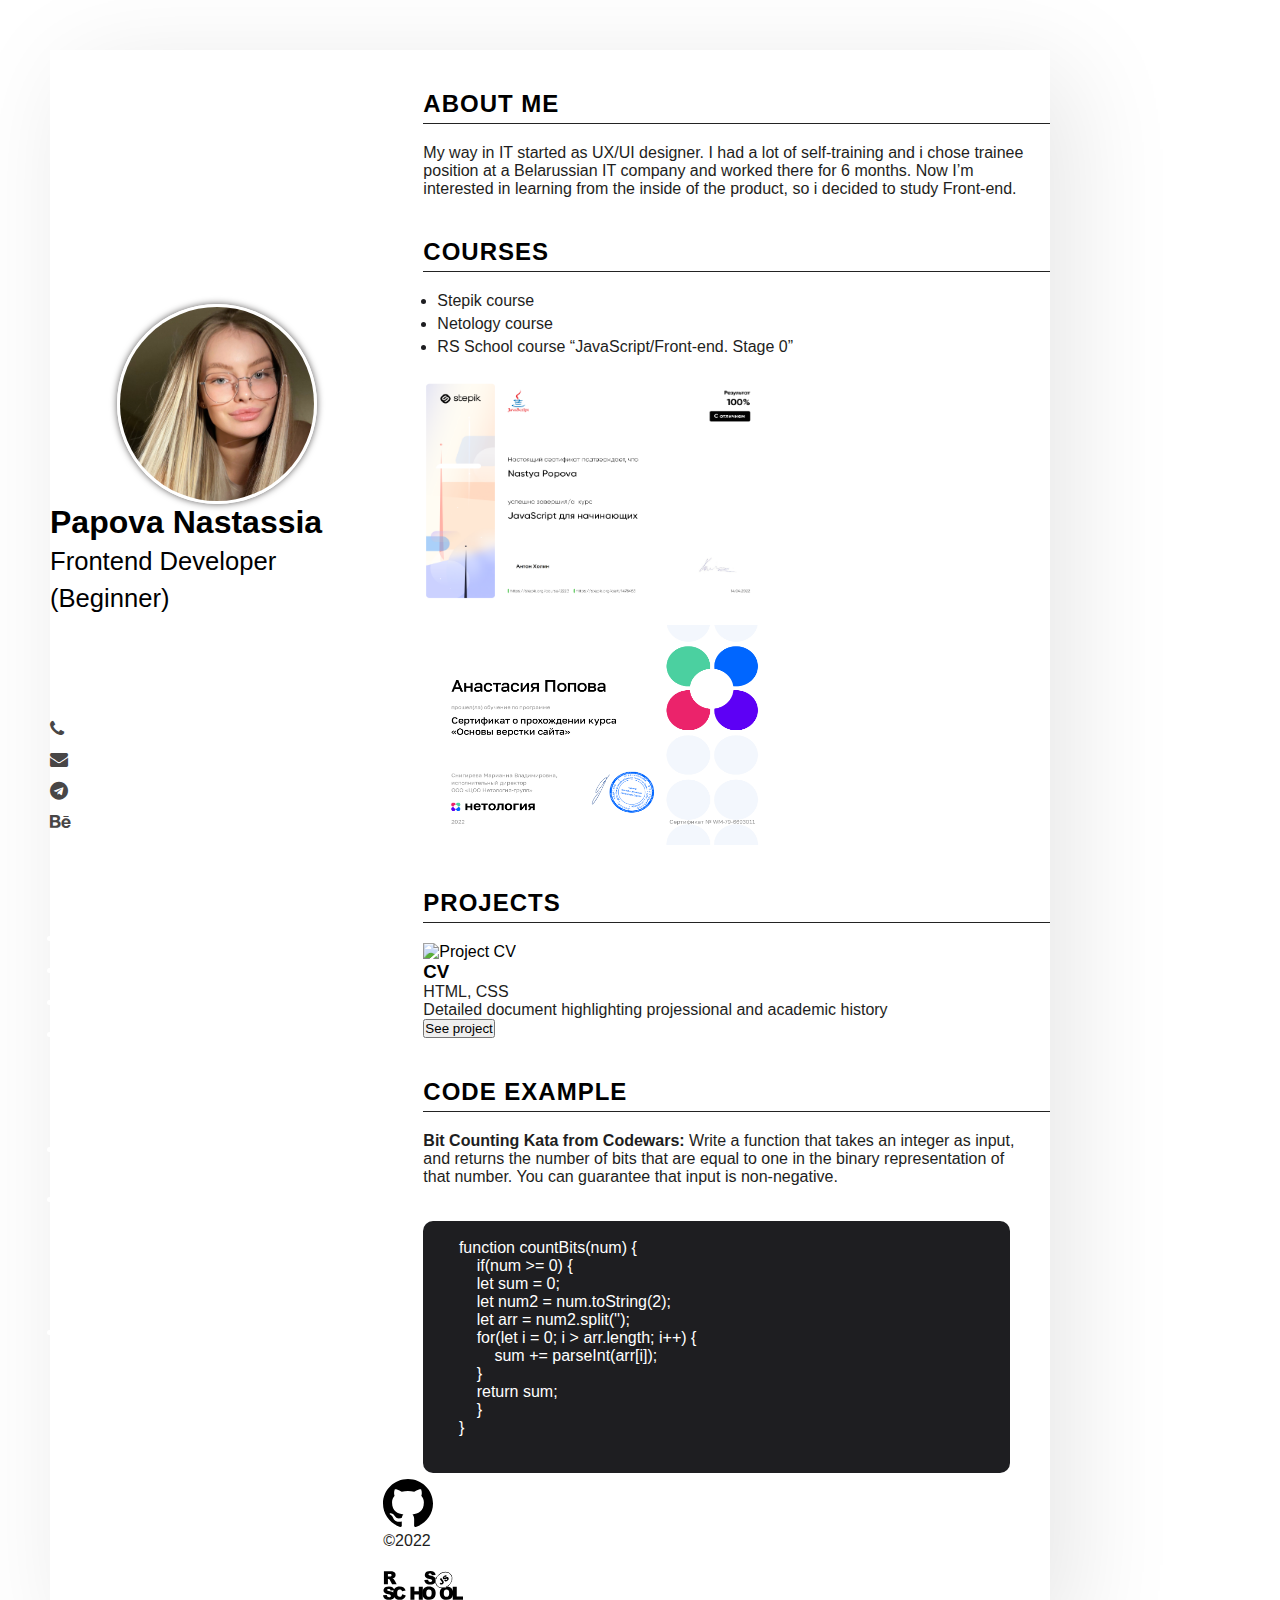
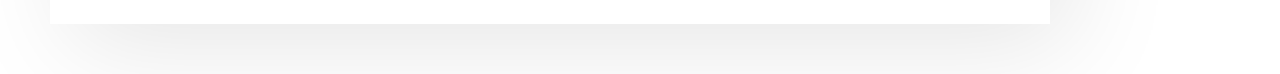
==== commit 056f3013: "fix: fix the code" ====
--- a/index.html
+++ b/index.html
@@ -6,10 +6,10 @@
     <title>RSSchool-cv-html</title>
     <link rel="stylesheet" href="https://cdnjs.cloudflare.com/ajax/libs/font-awesome/4.7.0/css/font-awesome.css"
         integrity="sha512-5A8nwdMOWrSz20fDsjczgUidUBR8liPYU+WymTZP1lmY9G6Oc7HlZv156XqnsgNUzTyMefFTcsFH/tnJE/+xBg=="
-        crossorigin="anonymous" referrerpolicy="no-referrer" />
+        crossorigin="anonymous" referrerpolicy="no-referrer">
     <link rel="stylesheet" href="style.css">
 </head>
-<div class="container">
+<body class="container">
     <header>
         <div class="text">
             <div class="image">
@@ -107,7 +107,7 @@
                 <h3>CV</h3>
                 <p>HTML, CSS</p>
                 <p>Detailed document highlighting projessional and academic history</p>
-                <button onclick="window.location.href='https://github.com/anpopovaa/rsschool-cv';" class="button-2">See
+                <button type="button" onclick="window.location.href='https://github.com/anpopovaa/rsschool-cv';" class="button-2">See
                     project</button>
             </div>
         </div>
@@ -148,5 +148,5 @@
             </div>
         </footer>
     </main>
-</div>
+</body>
 </html>
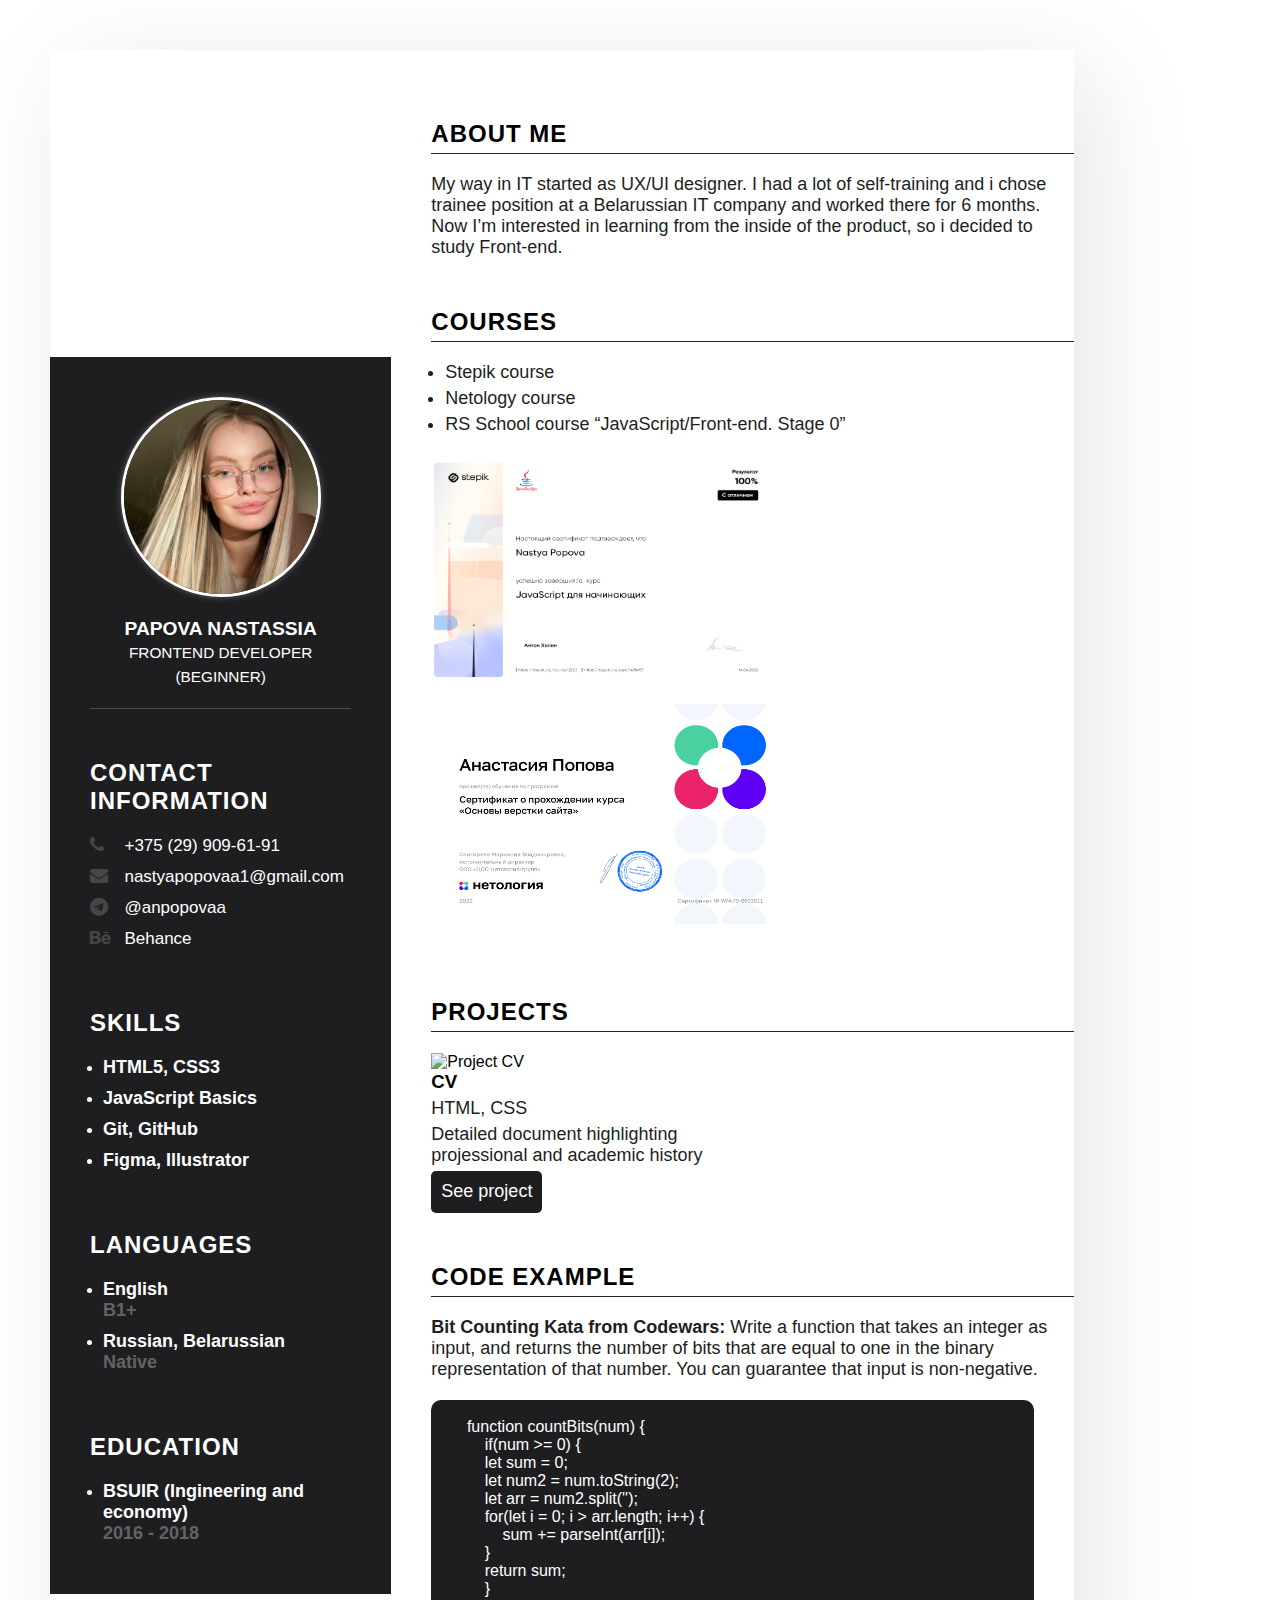
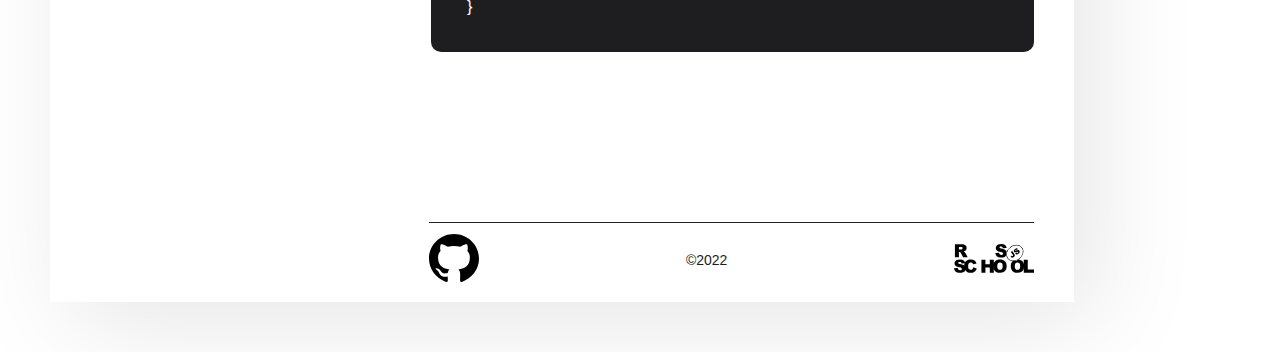
==== commit ebfbc766: "fix: fix the code" ====
--- a/index.html
+++ b/index.html
@@ -120,7 +120,7 @@
         <pre>
                 <code>
         function countBits(num) {
-            if(num >= 0) {
+            if(num &gt;= 0) {
             let sum = 0;
             let num2 = num.toString(2);
             let arr = num2.split('');
--- a/style.css
+++ b/style.css
@@ -2,39 +2,39 @@
     margin: 0;
     padding: 0;
     box-sizing: border-box;
-    font-family:'Gill Sans', 'Gill Sans MT', Calibri, 'Trebuchet MS', sans-serif
+    font-family: 'Gill Sans', 'Gill Sans MT', Calibri, 'Trebuchet MS', sans-serif
 }
 
 body {
-    background: #ffffff;
     display: flex;
     justify-content: center;
     align-items: center;
     min-height: 100vh;
+    background: #ffffff;
+    vertical-align: baseline;
 }
 
 .container {
     position: relative;
-    width: 100%;
-    max-width: 1000px;
-    min-height: 1000px;
-    background: #fff;
+    width: 80%;
+    min-width: 1000px;
+    min-height: 100px;
+    background: #ffffff;
+    margin: 50px;
     display: grid;
     grid-template-columns: 1fr 2fr;
-    box-shadow: 20px 20px 100px rgba(0,0,0,0.1);
-    margin: 50px;
-}
-
-.container .left-side {
+    box-shadow: 20px 20px 100px rgba(0, 0, 0, 0.1);
+}
+
+.container header {
     position: relative;
     background: #1e1e21;
     padding: 40px;
 }
 
-.container .rigth-side {
-    position: relative;
-    background: #fff;
-    padding: 40px;
+.container main {
+    position: relative;
+    background: #ffffff;
 }
 
 .text {
@@ -52,8 +52,8 @@
     height: 200px;
     border-radius: 50%;
     overflow: hidden;
-    border: 3px solid #fff;
-    box-shadow: 0 0 7px rgb(94, 92, 92);
+    border: 3px solid #ffffff;
+    box-shadow: 0 0 7px #5e5c5c;
 }
 
 .text .image img {
@@ -65,8 +65,8 @@
     object-fit: cover;
 }
 
-.text h2 {
-    color: #fff;
+.text h1 {
+    color: #ffffff;
     font-size: 1.2em;
     margin-top: 20px;
     text-transform: uppercase;
@@ -80,11 +80,11 @@
 }
 
 .contact-info {
-    padding-top: 35px;
+    padding-top: 50px;
 }
 
 .title {
-    color: #fff;
+    color: #ffffff;
     text-transform: uppercase;
     font-weight: 600;
     letter-spacing: 1px;
@@ -106,55 +106,42 @@
     display: inline-block;
     width: 30px;
     font-size: 18px;
-    color:rgb(72, 70, 70);
-}
-
-.contact-info ul li span a{
-    color: #fff;
+    color: #484646;
+}
+
+.contact-info ul li span a {
+    color: #ffffff;
     font-weight: 100;
-    font-size: 16px;
-}
-
-.languages-info li{
-    margin-bottom: 10px;
-}
-
+    font-size: 17px;
+    text-decoration: none;
+}
+
+.languages-info li,
 .skills-info li {
     margin-bottom: 10px;
 }
 
+.languages-info h3,
+.skills-info h3 {
+    color: #ffffff;
+    font-weight: 600;
+    font-size: 18px;
+}
+
 .languages-info h4 {
-    color: #fff;
-    font-weight: 600;
-    font-size: 16px;
-}
-
-.skills-info h4 {
-    color: #fff;
-    font-weight: 600;
-    font-size: 16px;
-}
-
-.languages-info h5 {
-    color: rgb(100, 99, 99);
-    font-weight: 600;
-    font-size: 14px;
-}
-
-.languages-info ul{
-    color: #fff;
-}
-
+    color: #646363;
+    font-weight: 600;
+    font-size: 18px;
+}
+
+.languages-info ul,
 .skills-info ul {
-    color: #fff;
-}
-
-.languages-info {
-    padding-top: 35px;
-}
-
+    color: #ffffff;
+}
+
+.languages-info,
 .skills-info {
-    padding-top: 35px;
+    padding-top: 50px;
 }
 
 .skills-margin {
@@ -162,70 +149,114 @@
 }
 
 .about {
-    padding-top: 40px;
-    padding-left: 40px;
-}
-
-.title2 {
-    text-transform: uppercase;
-    letter-spacing: 1px;
-    margin-bottom: 20px;
-    padding-bottom: 5px;
-    font-weight: 600;
-    border-bottom: 1px solid rgb(35, 35, 35);
-}
-
-p {
-    color:#1e1e21;
-    font-size: 16px;
-    margin-right: 20px;
-}
-
-.courses {
-    padding-top: 40px;
-    padding-left: 40px;
-}
-
-.title3 {
-    text-transform: uppercase;
-    letter-spacing: 1px;
-    margin-bottom: 20px;
-    padding-bottom: 5px;
-    font-weight: 600;
-    border-bottom: 1px solid rgb(35, 35, 35);
-}
-
-.courses-list {
-    color:#1e1e21;
-    font-size: 16px;
-    margin-left: 14px;
-    padding-bottom: 5px;
-}
-
-.courses img {
-    padding-top: 20px;
-}
-
+    padding: 70px 0 0 40px;
+}
+
+.title2,
+.title3,
 .title4 {
     text-transform: uppercase;
     letter-spacing: 1px;
     margin-bottom: 20px;
     padding-bottom: 5px;
     font-weight: 600;
-    border-bottom: 1px solid rgb(35, 35, 35);
+    border-bottom: 1px solid #232323;
+}
+
+p {
+    color: #1e1e21;
+    font-size: 18px;
+    margin-right: 20px;
+}
+
+.courses {
+    padding: 50px 0 0 40px;
+}
+
+.courses-list {
+    color: #1e1e21;
+    font-size: 18px;
+    margin-left: 14px;
+    padding-bottom: 5px;
+}
+
+.courses img {
+    padding-top: 20px;
 }
 
 .code-example {
-    padding-top: 40px;
-    padding-left: 40px;
-    padding-bottom: 10px;
-}
+    padding: 50px 0 0 40px;
+}
+
 pre {
-    background-color:#1e1e21;
-    color: #fff;
+    background-color: #1e1e21;
+    color: #ffffff;
     margin: 5px 40px 5px 40px;
     border-radius: 10px;
 }
+
 .code-example p {
     margin-bottom: 20px;
+}
+
+footer {
+    display: flex;
+    justify-content: space-between;
+    margin: 170px 40px 5px 38px;
+    border-top: 1px solid #232323;
+}
+
+.footer-item {
+    display: flex;
+    align-items: center;
+}
+
+.footer-item p {
+    font-size: 14px;
+}
+
+button {
+    height: 42px;
+    border: none;
+    background: #1e1e21;
+    padding: 10px;
+    font-size: 18px;
+    border-radius: 5px;
+    position: relative;
+    box-sizing: border-box;
+    transition: all 500ms ease;
+
+}
+
+button {
+    text-decoration: none;
+    color: #ffffff;
+    cursor: pointer;
+}
+
+button:before {
+    content: '';
+    position: absolute;
+    top: 0;
+    left: 0;
+    width: 0;
+    height: 42px;
+    background: rgba(116, 116, 116, 0.3);
+    border-radius: 5px;
+    transition: all 2s ease;
+}
+
+button:hover:before {
+    width: 100%;
+}
+
+.projects-info {
+    display: inline-block;
+    width: 345px;
+    vertical-align: middle;
+}
+
+.projects-info h3,
+.projects-info p {
+    margin-bottom: 5px;
 }